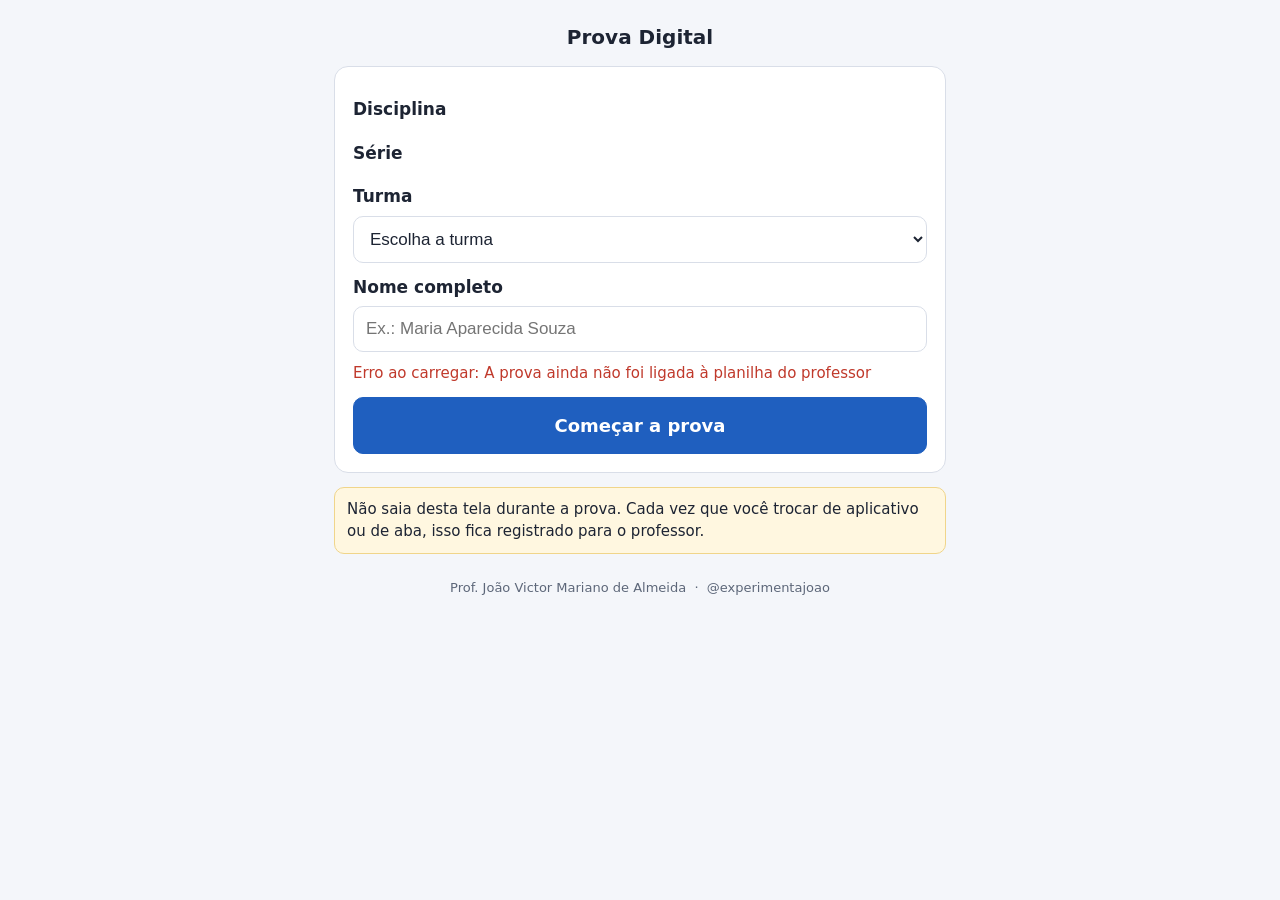
==== index.html @ 6b4a6f71 "Prova digital: página do aluno (sem gabarito) Co-Authored-By: Claude Opus 5.5 <noreply@anthropic.com" ====
<!DOCTYPE html>
<html lang="pt-BR">
<head>
<meta charset="utf-8">
<meta name="viewport" content="width=device-width, initial-scale=1, maximum-scale=1">
<title>Prova Digital</title>
<style>
  :root{--bg:#f4f6fa;--card:#fff;--tx:#1d2433;--mut:#5d6779;--pri:#1f5fbf;--pri2:#174a96;--ok:#1d8a52;--bad:#c0392b;--ln:#d9dee8;--sel:#e6efff}
  *{box-sizing:border-box;-webkit-tap-highlight-color:transparent}
  body{margin:0;background:var(--bg);color:var(--tx);font:17px/1.5 system-ui,-apple-system,"Segoe UI",Roboto,Arial,sans-serif}
  .wrap{max-width:640px;margin:0 auto;padding:16px 14px 90px}
  header{text-align:center;padding:6px 0 12px}
  header h1{font-size:20px;margin:0}
  header p{margin:2px 0;color:var(--mut);font-size:14px}
  .card{background:var(--card);border:1px solid var(--ln);border-radius:14px;padding:18px;margin-bottom:14px}
  label{display:block;font-weight:600;margin:12px 0 6px}
  input,select{width:100%;font-size:17px;padding:12px;border:1.5px solid var(--ln);border-radius:10px;background:#fff;color:var(--tx)}
  input:focus,select:focus{outline:none;border-color:var(--pri)}
  .seg{display:flex;gap:8px;flex-wrap:wrap}
  .seg button{flex:1;min-width:90px}
  button{font:inherit;font-weight:600;border:1.5px solid var(--ln);background:#fff;color:var(--tx);padding:12px 14px;border-radius:10px;cursor:pointer}
  button.on{border-color:var(--pri);background:var(--sel);color:var(--pri2)}
  button.pri{background:var(--pri);border-color:var(--pri);color:#fff;width:100%;font-size:18px;padding:14px}
  button.pri:disabled{opacity:.45}
  .erro{color:var(--bad);font-size:15px;margin-top:10px;min-height:1em}
  .topo{position:sticky;top:0;background:var(--bg);padding:8px 0 10px;z-index:5}
  .barra{height:8px;background:var(--ln);border-radius:9px;overflow:hidden}
  .barra i{display:block;height:100%;background:var(--pri);width:0;transition:width .25s}
  .info{display:flex;justify-content:space-between;font-size:14px;color:var(--mut);margin-top:6px}
  .num{font-size:14px;font-weight:700;color:var(--pri)}
  .enun{font-size:18px;margin:6px 0 14px}
  .alt{display:flex;gap:12px;align-items:flex-start;width:100%;text-align:left;margin-bottom:10px;font-weight:400;line-height:1.4}
  .alt b{flex:0 0 30px;height:30px;border-radius:50%;border:1.5px solid var(--ln);display:flex;align-items:center;justify-content:center;font-size:15px}
  .alt.on b{background:var(--pri);border-color:var(--pri);color:#fff}
  .nav{position:fixed;left:0;right:0;bottom:0;background:#fff;border-top:1px solid var(--ln);padding:10px 14px}
  .nav div{max-width:640px;margin:0 auto;display:flex;gap:10px}
  .nav button{flex:1}
  .grade{display:grid;grid-template-columns:repeat(5,1fr);gap:8px;margin-top:10px}
  .grade button{padding:10px 0}
  .grade button.resp{background:var(--sel);border-color:var(--pri);color:var(--pri2)}
  .grade button.atual{outline:3px solid #f0b429}
  .nota{font-size:64px;font-weight:800;color:var(--pri);text-align:center;margin:6px 0}
  .centro{text-align:center}
  .aviso{background:#fff7e0;border:1px solid #f0d58a;border-radius:10px;padding:10px 12px;font-size:15px}
  .toast{position:fixed;left:50%;top:14px;transform:translateX(-50%);background:#333;color:#fff;padding:10px 16px;border-radius:10px;font-size:15px;z-index:20;display:none;max-width:90%}
  footer{text-align:center;color:var(--mut);font-size:13px;margin-top:24px}
  .demo{background:#ffe9e9;color:#8a1f1f;text-align:center;font-size:13px;padding:6px;border-radius:8px;margin-bottom:10px}
  .esconde{display:none}
</style>
</head>
<body>
<div class="toast" id="toast"></div>
<div class="wrap">
  <div id="demo" class="demo esconde">Modo de visualização do professor: nada é enviado para a planilha.</div>
  <header>
    <h1 id="titulo">Prova Digital</h1>
    <p id="escola"></p>
  </header>

  <!-- TELA 1: identificação -->
  <section id="tInicio" class="esconde">
    <div class="card">
      <label>Disciplina</label>
      <div class="seg" id="segDisc"></div>
      <label>Série</label>
      <div class="seg" id="segSerie"></div>
      <label for="turma">Turma</label>
      <select id="turma"><option value="">Escolha a turma</option></select>
      <label for="nome">Nome completo</label>
      <input id="nome" autocomplete="name" placeholder="Ex.: Maria Aparecida Souza">
      <div id="boxCodigo" class="esconde">
        <label for="codigo">Código da prova (o professor fala na sala)</label>
        <input id="codigo" autocapitalize="characters">
      </div>
      <div class="erro" id="erroInicio"></div>
      <button class="pri" id="btComecar" style="margin-top:12px">Começar a prova</button>
    </div>
    <div class="aviso">Não saia desta tela durante a prova. Cada vez que você trocar de aplicativo ou de aba, isso fica registrado para o professor.</div>
  </section>

  <!-- TELA 2: questões -->
  <section id="tProva" class="esconde">
    <div class="topo">
      <div class="barra"><i id="barra"></i></div>
      <div class="info"><span id="quem"></span><span id="contagem"></span></div>
    </div>
    <div class="card">
      <div class="num" id="numQ"></div>
      <div class="enun" id="enun"></div>
      <div id="alts"></div>
    </div>
    <div class="card">
      <div style="font-weight:600">Ir para a questão</div>
      <div class="grade" id="grade"></div>
    </div>
  </section>

  <!-- TELA 3: revisão -->
  <section id="tRevisao" class="esconde">
    <div class="card centro">
      <h2 style="margin-top:0">Enviar a prova?</h2>
      <p id="txtRevisao"></p>
      <div class="erro" id="erroEnvio"></div>
      <button class="pri" id="btEnviar">Sim, enviar agora</button>
      <button id="btVoltar" style="width:100%;margin-top:10px">Voltar e revisar</button>
    </div>
  </section>

  <!-- TELA 4: resultado -->
  <section id="tFim" class="esconde">
    <div class="card centro" id="boxFim"></div>
  </section>

  <section id="tCarregando" class="centro"><p>Carregando...</p></section>

  <footer>Prof. João Victor Mariano de Almeida &nbsp;·&nbsp; @experimentajoao</footer>
</div>

<div class="nav esconde" id="nav"><div>
  <button id="btAnt">◀ Anterior</button>
  <button id="btProx" class="pri" style="width:auto;font-size:17px;padding:12px">Próxima ▶</button>
</div></div>

<script>
// Endereço do app da Web do Apps Script (termina em /exec):
var API_URL = '';
/* DEMO_INICIO */
var DEMO = null;
/* DEMO_FIM */

var LET = ['A','B','C','D','E'];
var cfg = null, prova = null, ordem = [], altOrdem = {}, resp = {}, atual = 0, saidas = 0, inicio = 0;
var escolha = {disc: null, serie: null};
var $ = function(id){ return document.getElementById(id); };

function servidor(fn, args){
  if (DEMO) return new Promise(function(ok, falha){ try { ok(DEMO[fn].apply(null, args)); } catch(e){ falha(e); } });
  if (!API_URL) return Promise.reject(new Error('A prova ainda não foi ligada à planilha do professor'));
  var req;
  if (fn === 'enviar') req = fetch(API_URL, {method:'POST', headers:{'Content-Type':'text/plain;charset=utf-8'}, body: JSON.stringify(args[0])});
  else if (fn === 'getProva') req = fetch(API_URL + '?acao=prova&id=' + encodeURIComponent(args[0]) + '&codigo=' + encodeURIComponent(args[1] || ''));
  else req = fetch(API_URL + '?acao=config');
  return req.then(function(r){ return r.json(); }).then(function(d){ if (d && d.erro) throw new Error(d.erro); return d; });
}
function msgErro(e){ return (e && e.message ? e.message : String(e)).replace(/^Error:\s*/,''); }
function guardar(){ try { localStorage.setItem('provaDigital', JSON.stringify({prova:prova.id, nome:$('nome').value, turma:$('turma').value, ordem:ordem, altOrdem:altOrdem, resp:resp, atual:atual, saidas:saidas, inicio:inicio, codigo:$('codigo').value})); } catch(e){} }
function lerGuardado(){ try { return JSON.parse(localStorage.getItem('provaDigital') || 'null'); } catch(e){ return null; } }
function limparGuardado(){ try { localStorage.removeItem('provaDigital'); } catch(e){} }
function toast(t){ var el=$('toast'); el.textContent=t; el.style.display='block'; clearTimeout(toast.t); toast.t=setTimeout(function(){ el.style.display='none'; }, 3500); }
function tela(id){ ['tInicio','tProva','tRevisao','tFim','tCarregando'].forEach(function(t){ $(t).classList.toggle('esconde', t!==id); }); $('nav').classList.toggle('esconde', id!=='tProva'); window.scrollTo(0,0); }
function embaralhar(a){ a=a.slice(); for(var i=a.length-1;i>0;i--){ var j=Math.floor(Math.random()*(i+1)); var t=a[i]; a[i]=a[j]; a[j]=t; } return a; }

function provaEscolhida(){
  if(!cfg) return null;
  return cfg.provas.filter(function(p){ return p.disciplina===escolha.disc && p.serie===escolha.serie; })[0] || null;
}
function montarBotoes(box, valores, chave){
  box.innerHTML='';
  valores.forEach(function(v){
    var b=document.createElement('button'); b.textContent=v; b.type='button';
    if(escolha[chave]===v) b.classList.add('on');
    b.onclick=function(){ escolha[chave]=v; atualizarInicio(); };
    box.appendChild(b);
  });
}
function unicos(lista){ return lista.filter(function(v,i){ return lista.indexOf(v)===i; }); }
function atualizarInicio(){
  montarBotoes($('segDisc'), unicos(cfg.provas.map(function(p){return p.disciplina;})), 'disc');
  var series = unicos(cfg.provas.filter(function(p){ return !escolha.disc || p.disciplina===escolha.disc; }).map(function(p){return p.serie;})).sort();
  if (escolha.serie && series.indexOf(escolha.serie)<0) escolha.serie=null;
  montarBotoes($('segSerie'), series, 'serie');
  var p = provaEscolhida(), sel=$('turma'), antes=sel.value;
  sel.innerHTML='<option value="">Escolha a turma</option>';
  (p ? p.turmas : []).forEach(function(t){ var o=document.createElement('option'); o.value=o.textContent=t; sel.appendChild(o); });
  if (p && p.turmas.indexOf(antes)>=0) sel.value=antes;
}

function comecar(){
  var p=provaEscolhida(), nome=$('nome').value.replace(/\s+/g,' ').trim(), turma=$('turma').value, err=$('erroInicio');
  err.textContent='';
  if(!p){ err.textContent='Escolha a disciplina e a série.'; return; }
  if(!turma){ err.textContent='Escolha sua turma.'; return; }
  if(nome.length<5 || nome.indexOf(' ')<0){ err.textContent='Digite seu nome completo (nome e sobrenome).'; return; }
  if(!confirm('Confira seus dados:\n\n'+nome+'\n'+p.disciplina+' - '+turma+'\n\nEstá correto?')) return;
  $('btComecar').disabled=true;
  servidor('getProva',[p.id, $('codigo').value]).then(function(pr){
    prova=pr; ordem=embaralhar(pr.questoes.map(function(q){return q.id;}));
    altOrdem={}; pr.questoes.forEach(function(q){ altOrdem[q.id]=embaralhar(q.a.map(function(a){return a.k;})); });
    resp={}; atual=0; saidas=0; inicio=Date.now(); guardar(); mostrarQuestao();
  }).catch(function(e){ err.textContent=msgErro(e); }).then(function(){ $('btComecar').disabled=false; });
}

function questaoPorId(id){ return prova.questoes.filter(function(q){return q.id===id;})[0]; }
function mostrarQuestao(){
  tela('tProva');
  var q=questaoPorId(ordem[atual]), n=ordem.length, feitas=Object.keys(resp).length;
  $('quem').textContent=$('nome').value.trim().split(' ')[0]+' · '+prova.disciplina+' '+$('turma').value;
  $('contagem').textContent=feitas+' de '+n+' respondidas';
  $('barra').style.width=(feitas/n*100)+'%';
  $('numQ').textContent='Questão '+(atual+1)+' de '+n;
  $('enun').textContent=q.e;
  var box=$('alts'); box.innerHTML='';
  altOrdem[q.id].forEach(function(k,pos){
    var a=q.a.filter(function(x){return x.k===k;})[0];
    var b=document.createElement('button'); b.type='button'; b.className='alt'+(resp[q.id]===k?' on':'');
    var l=document.createElement('b'); l.textContent=LET[pos];
    var s=document.createElement('span'); s.textContent=a.t;
    b.appendChild(l); b.appendChild(s);
    b.onclick=function(){ resp[q.id]=k; guardar(); mostrarQuestao(); };
    box.appendChild(b);
  });
  var g=$('grade'); g.innerHTML='';
  ordem.forEach(function(id,i){
    var b=document.createElement('button'); b.type='button'; b.textContent=i+1;
    if(resp[id]!==undefined) b.classList.add('resp');
    if(i===atual) b.classList.add('atual');
    b.onclick=function(){ atual=i; guardar(); mostrarQuestao(); };
    g.appendChild(b);
  });
  $('btAnt').disabled = atual===0;
  $('btProx').textContent = atual===n-1 ? 'Finalizar ✓' : 'Próxima ▶';
}

function revisar(){
  var faltam=[]; ordem.forEach(function(id,i){ if(resp[id]===undefined) faltam.push(i+1); });
  $('txtRevisao').textContent = faltam.length
    ? 'Atenção: você ainda não respondeu as questões '+faltam.join(', ')+'. Questão em branco conta como erro.'
    : 'Você respondeu todas as '+ordem.length+' questões. Depois de enviar, não dá para mudar.';
  $('erroEnvio').textContent=''; tela('tRevisao');
}

function enviarProva(){
  var bt=$('btEnviar'); bt.disabled=true; bt.textContent='Enviando...';
  servidor('enviar',[{prova:prova.id, nome:$('nome').value, turma:$('turma').value, respostas:resp, saidas:saidas, inicio:inicio, codigo:$('codigo').value}])
  .then(function(r){
    var box=$('boxFim'); box.innerHTML='';
    if(r.duplicada){
      box.innerHTML='<h2>Prova já enviada</h2><p>Já existe uma prova enviada com este nome nesta turma. Se isso for um engano, fale com o professor.</p>';
    } else {
      var h=document.createElement('h2'); h.textContent='Prova enviada!'; h.style.marginTop='0';
      var p1=document.createElement('p'); p1.textContent=$('nome').value.trim();
      var nt=document.createElement('div'); nt.className='nota'; nt.textContent=String(r.nota).replace('.',',');
      var p2=document.createElement('p'); p2.textContent='Sua nota, de '+r.valor+' pontos. Você acertou '+r.acertos+' de '+r.total+' questões.';
      var p3=document.createElement('p'); p3.style.color='#5d6779'; p3.textContent='Mostre esta tela ao professor e pode fechar a página.';
      [h,p1,nt,p2,p3].forEach(function(e){ box.appendChild(e); });
    }
    limparGuardado(); prova=null; tela('tFim');
  }).catch(function(e){
    $('erroEnvio').textContent='Não foi possível enviar: '+msgErro(e)+'. Suas respostas estão guardadas. Confira a internet e toque em enviar de novo.';
  }).then(function(){ bt.disabled=false; bt.textContent='Sim, enviar agora'; });
}

document.addEventListener('visibilitychange', function(){
  if(document.hidden && prova && !$('tProva').classList.contains('esconde')){ saidas++; guardar(); }
  else if(!document.hidden && prova && saidas>0){ toast('Saída da tela registrada ('+saidas+').'); }
});

$('btComecar').onclick=comecar;
$('btAnt').onclick=function(){ if(atual>0){ atual--; guardar(); mostrarQuestao(); } };
$('btProx').onclick=function(){ if(atual<ordem.length-1){ atual++; guardar(); mostrarQuestao(); } else revisar(); };
$('btVoltar').onclick=function(){ mostrarQuestao(); };
$('btEnviar').onclick=enviarProva;

if(DEMO) $('demo').classList.remove('esconde');
servidor('getConfig',[]).then(function(c){
  cfg=c; $('titulo').textContent=c.titulo; $('escola').textContent=c.escola+' · '+c.professor;
  $('boxCodigo').classList.toggle('esconde', !c.pedeCodigo);
  atualizarInicio();
  var g=lerGuardado();
  if(g && g.prova && confirm('Existe uma prova em andamento neste aparelho ('+g.nome+'). Continuar de onde parou?')){
    var info=c.provas.filter(function(p){return p.id===g.prova;})[0];
    if(info){
      escolha.disc=info.disciplina; escolha.serie=info.serie; atualizarInicio();
      $('turma').value=g.turma; $('nome').value=g.nome; $('codigo').value=g.codigo||'';
      return servidor('getProva',[g.prova, g.codigo]).then(function(pr){
        prova=pr; ordem=g.ordem; altOrdem=g.altOrdem; resp=g.resp; atual=g.atual; saidas=g.saidas; inicio=g.inicio; mostrarQuestao();
      });
    }
  }
  limparGuardado(); tela('tInicio');
}).catch(function(e){ tela('tInicio'); $('erroInicio').textContent='Erro ao carregar: '+msgErro(e); });
</script>
</body>
</html>
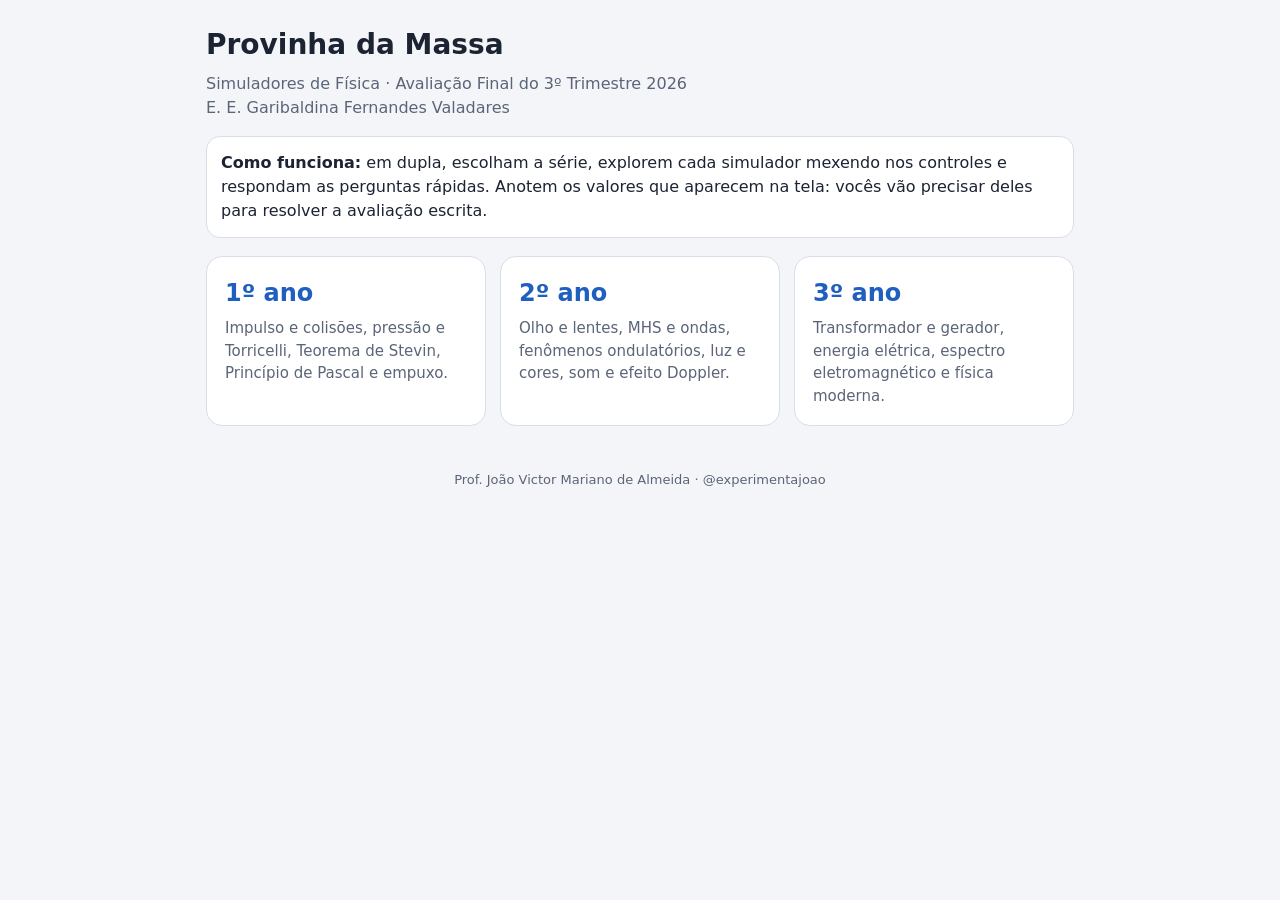
==== commit 346c7740: "Plataforma de simuladores de Física (1º, 2º e 3º ano) Substitui a prova digital por 14 simuladores c" ====
--- a/index.html
+++ b/index.html
@@ -2,283 +2,23 @@
 <html lang="pt-BR">
 <head>
 <meta charset="utf-8">
-<meta name="viewport" content="width=device-width, initial-scale=1, maximum-scale=1">
-<title>Prova Digital</title>
-<style>
-  :root{--bg:#f4f6fa;--card:#fff;--tx:#1d2433;--mut:#5d6779;--pri:#1f5fbf;--pri2:#174a96;--ok:#1d8a52;--bad:#c0392b;--ln:#d9dee8;--sel:#e6efff}
-  *{box-sizing:border-box;-webkit-tap-highlight-color:transparent}
-  body{margin:0;background:var(--bg);color:var(--tx);font:17px/1.5 system-ui,-apple-system,"Segoe UI",Roboto,Arial,sans-serif}
-  .wrap{max-width:640px;margin:0 auto;padding:16px 14px 90px}
-  header{text-align:center;padding:6px 0 12px}
-  header h1{font-size:20px;margin:0}
-  header p{margin:2px 0;color:var(--mut);font-size:14px}
-  .card{background:var(--card);border:1px solid var(--ln);border-radius:14px;padding:18px;margin-bottom:14px}
-  label{display:block;font-weight:600;margin:12px 0 6px}
-  input,select{width:100%;font-size:17px;padding:12px;border:1.5px solid var(--ln);border-radius:10px;background:#fff;color:var(--tx)}
-  input:focus,select:focus{outline:none;border-color:var(--pri)}
-  .seg{display:flex;gap:8px;flex-wrap:wrap}
-  .seg button{flex:1;min-width:90px}
-  button{font:inherit;font-weight:600;border:1.5px solid var(--ln);background:#fff;color:var(--tx);padding:12px 14px;border-radius:10px;cursor:pointer}
-  button.on{border-color:var(--pri);background:var(--sel);color:var(--pri2)}
-  button.pri{background:var(--pri);border-color:var(--pri);color:#fff;width:100%;font-size:18px;padding:14px}
-  button.pri:disabled{opacity:.45}
-  .erro{color:var(--bad);font-size:15px;margin-top:10px;min-height:1em}
-  .topo{position:sticky;top:0;background:var(--bg);padding:8px 0 10px;z-index:5}
-  .barra{height:8px;background:var(--ln);border-radius:9px;overflow:hidden}
-  .barra i{display:block;height:100%;background:var(--pri);width:0;transition:width .25s}
-  .info{display:flex;justify-content:space-between;font-size:14px;color:var(--mut);margin-top:6px}
-  .num{font-size:14px;font-weight:700;color:var(--pri)}
-  .enun{font-size:18px;margin:6px 0 14px}
-  .alt{display:flex;gap:12px;align-items:flex-start;width:100%;text-align:left;margin-bottom:10px;font-weight:400;line-height:1.4}
-  .alt b{flex:0 0 30px;height:30px;border-radius:50%;border:1.5px solid var(--ln);display:flex;align-items:center;justify-content:center;font-size:15px}
-  .alt.on b{background:var(--pri);border-color:var(--pri);color:#fff}
-  .nav{position:fixed;left:0;right:0;bottom:0;background:#fff;border-top:1px solid var(--ln);padding:10px 14px}
-  .nav div{max-width:640px;margin:0 auto;display:flex;gap:10px}
-  .nav button{flex:1}
-  .grade{display:grid;grid-template-columns:repeat(5,1fr);gap:8px;margin-top:10px}
-  .grade button{padding:10px 0}
-  .grade button.resp{background:var(--sel);border-color:var(--pri);color:var(--pri2)}
-  .grade button.atual{outline:3px solid #f0b429}
-  .nota{font-size:64px;font-weight:800;color:var(--pri);text-align:center;margin:6px 0}
-  .centro{text-align:center}
-  .aviso{background:#fff7e0;border:1px solid #f0d58a;border-radius:10px;padding:10px 12px;font-size:15px}
-  .toast{position:fixed;left:50%;top:14px;transform:translateX(-50%);background:#333;color:#fff;padding:10px 16px;border-radius:10px;font-size:15px;z-index:20;display:none;max-width:90%}
-  footer{text-align:center;color:var(--mut);font-size:13px;margin-top:24px}
-  .demo{background:#ffe9e9;color:#8a1f1f;text-align:center;font-size:13px;padding:6px;border-radius:8px;margin-bottom:10px}
-  .esconde{display:none}
-</style>
+<meta name="viewport" content="width=device-width, initial-scale=1">
+<title>Provinha da Massa · Simuladores de Física</title>
+<link rel="stylesheet" href="estilo.css">
 </head>
 <body>
-<div class="toast" id="toast"></div>
-<div class="wrap">
-  <div id="demo" class="demo esconde">Modo de visualização do professor: nada é enviado para a planilha.</div>
-  <header>
-    <h1 id="titulo">Prova Digital</h1>
-    <p id="escola"></p>
-  </header>
-
-  <!-- TELA 1: identificação -->
-  <section id="tInicio" class="esconde">
-    <div class="card">
-      <label>Disciplina</label>
-      <div class="seg" id="segDisc"></div>
-      <label>Série</label>
-      <div class="seg" id="segSerie"></div>
-      <label for="turma">Turma</label>
-      <select id="turma"><option value="">Escolha a turma</option></select>
-      <label for="nome">Nome completo</label>
-      <input id="nome" autocomplete="name" placeholder="Ex.: Maria Aparecida Souza">
-      <div id="boxCodigo" class="esconde">
-        <label for="codigo">Código da prova (o professor fala na sala)</label>
-        <input id="codigo" autocapitalize="characters">
-      </div>
-      <div class="erro" id="erroInicio"></div>
-      <button class="pri" id="btComecar" style="margin-top:12px">Começar a prova</button>
-    </div>
-    <div class="aviso">Não saia desta tela durante a prova. Cada vez que você trocar de aplicativo ou de aba, isso fica registrado para o professor.</div>
-  </section>
-
-  <!-- TELA 2: questões -->
-  <section id="tProva" class="esconde">
-    <div class="topo">
-      <div class="barra"><i id="barra"></i></div>
-      <div class="info"><span id="quem"></span><span id="contagem"></span></div>
-    </div>
-    <div class="card">
-      <div class="num" id="numQ"></div>
-      <div class="enun" id="enun"></div>
-      <div id="alts"></div>
-    </div>
-    <div class="card">
-      <div style="font-weight:600">Ir para a questão</div>
-      <div class="grade" id="grade"></div>
-    </div>
-  </section>
-
-  <!-- TELA 3: revisão -->
-  <section id="tRevisao" class="esconde">
-    <div class="card centro">
-      <h2 style="margin-top:0">Enviar a prova?</h2>
-      <p id="txtRevisao"></p>
-      <div class="erro" id="erroEnvio"></div>
-      <button class="pri" id="btEnviar">Sim, enviar agora</button>
-      <button id="btVoltar" style="width:100%;margin-top:10px">Voltar e revisar</button>
-    </div>
-  </section>
-
-  <!-- TELA 4: resultado -->
-  <section id="tFim" class="esconde">
-    <div class="card centro" id="boxFim"></div>
-  </section>
-
-  <section id="tCarregando" class="centro"><p>Carregando...</p></section>
-
-  <footer>Prof. João Victor Mariano de Almeida &nbsp;·&nbsp; @experimentajoao</footer>
+<div class="capa">
+  <h1>Provinha da Massa</h1>
+  <p style="color:var(--mut);margin:0">Simuladores de Física · Avaliação Final do 3º Trimestre 2026<br>E. E. Garibaldina Fernandes Valadares</p>
+  <div class="card" style="margin-top:16px">
+    <b>Como funciona:</b> em dupla, escolham a série, explorem cada simulador mexendo nos controles e respondam as perguntas rápidas. Anotem os valores que aparecem na tela: vocês vão precisar deles para resolver a avaliação escrita.
+  </div>
+  <div class="series">
+    <a class="serie" href="fisica1.html"><h2>1º ano</h2><p>Impulso e colisões, pressão e Torricelli, Teorema de Stevin, Princípio de Pascal e empuxo.</p></a>
+    <a class="serie" href="fisica2.html"><h2>2º ano</h2><p>Olho e lentes, MHS e ondas, fenômenos ondulatórios, luz e cores, som e efeito Doppler.</p></a>
+    <a class="serie" href="fisica3.html"><h2>3º ano</h2><p>Transformador e gerador, energia elétrica, espectro eletromagnético e física moderna.</p></a>
+  </div>
 </div>
-
-<div class="nav esconde" id="nav"><div>
-  <button id="btAnt">◀ Anterior</button>
-  <button id="btProx" class="pri" style="width:auto;font-size:17px;padding:12px">Próxima ▶</button>
-</div></div>
-
-<script>
-// Endereço do app da Web do Apps Script (termina em /exec):
-var API_URL = '';
-/* DEMO_INICIO */
-var DEMO = null;
-/* DEMO_FIM */
-
-var LET = ['A','B','C','D','E'];
-var cfg = null, prova = null, ordem = [], altOrdem = {}, resp = {}, atual = 0, saidas = 0, inicio = 0;
-var escolha = {disc: null, serie: null};
-var $ = function(id){ return document.getElementById(id); };
-
-function servidor(fn, args){
-  if (DEMO) return new Promise(function(ok, falha){ try { ok(DEMO[fn].apply(null, args)); } catch(e){ falha(e); } });
-  if (!API_URL) return Promise.reject(new Error('A prova ainda não foi ligada à planilha do professor'));
-  var req;
-  if (fn === 'enviar') req = fetch(API_URL, {method:'POST', headers:{'Content-Type':'text/plain;charset=utf-8'}, body: JSON.stringify(args[0])});
-  else if (fn === 'getProva') req = fetch(API_URL + '?acao=prova&id=' + encodeURIComponent(args[0]) + '&codigo=' + encodeURIComponent(args[1] || ''));
-  else req = fetch(API_URL + '?acao=config');
-  return req.then(function(r){ return r.json(); }).then(function(d){ if (d && d.erro) throw new Error(d.erro); return d; });
-}
-function msgErro(e){ return (e && e.message ? e.message : String(e)).replace(/^Error:\s*/,''); }
-function guardar(){ try { localStorage.setItem('provaDigital', JSON.stringify({prova:prova.id, nome:$('nome').value, turma:$('turma').value, ordem:ordem, altOrdem:altOrdem, resp:resp, atual:atual, saidas:saidas, inicio:inicio, codigo:$('codigo').value})); } catch(e){} }
-function lerGuardado(){ try { return JSON.parse(localStorage.getItem('provaDigital') || 'null'); } catch(e){ return null; } }
-function limparGuardado(){ try { localStorage.removeItem('provaDigital'); } catch(e){} }
-function toast(t){ var el=$('toast'); el.textContent=t; el.style.display='block'; clearTimeout(toast.t); toast.t=setTimeout(function(){ el.style.display='none'; }, 3500); }
-function tela(id){ ['tInicio','tProva','tRevisao','tFim','tCarregando'].forEach(function(t){ $(t).classList.toggle('esconde', t!==id); }); $('nav').classList.toggle('esconde', id!=='tProva'); window.scrollTo(0,0); }
-function embaralhar(a){ a=a.slice(); for(var i=a.length-1;i>0;i--){ var j=Math.floor(Math.random()*(i+1)); var t=a[i]; a[i]=a[j]; a[j]=t; } return a; }
-
-function provaEscolhida(){
-  if(!cfg) return null;
-  return cfg.provas.filter(function(p){ return p.disciplina===escolha.disc && p.serie===escolha.serie; })[0] || null;
-}
-function montarBotoes(box, valores, chave){
-  box.innerHTML='';
-  valores.forEach(function(v){
-    var b=document.createElement('button'); b.textContent=v; b.type='button';
-    if(escolha[chave]===v) b.classList.add('on');
-    b.onclick=function(){ escolha[chave]=v; atualizarInicio(); };
-    box.appendChild(b);
-  });
-}
-function unicos(lista){ return lista.filter(function(v,i){ return lista.indexOf(v)===i; }); }
-function atualizarInicio(){
-  montarBotoes($('segDisc'), unicos(cfg.provas.map(function(p){return p.disciplina;})), 'disc');
-  var series = unicos(cfg.provas.filter(function(p){ return !escolha.disc || p.disciplina===escolha.disc; }).map(function(p){return p.serie;})).sort();
-  if (escolha.serie && series.indexOf(escolha.serie)<0) escolha.serie=null;
-  montarBotoes($('segSerie'), series, 'serie');
-  var p = provaEscolhida(), sel=$('turma'), antes=sel.value;
-  sel.innerHTML='<option value="">Escolha a turma</option>';
-  (p ? p.turmas : []).forEach(function(t){ var o=document.createElement('option'); o.value=o.textContent=t; sel.appendChild(o); });
-  if (p && p.turmas.indexOf(antes)>=0) sel.value=antes;
-}
-
-function comecar(){
-  var p=provaEscolhida(), nome=$('nome').value.replace(/\s+/g,' ').trim(), turma=$('turma').value, err=$('erroInicio');
-  err.textContent='';
-  if(!p){ err.textContent='Escolha a disciplina e a série.'; return; }
-  if(!turma){ err.textContent='Escolha sua turma.'; return; }
-  if(nome.length<5 || nome.indexOf(' ')<0){ err.textContent='Digite seu nome completo (nome e sobrenome).'; return; }
-  if(!confirm('Confira seus dados:\n\n'+nome+'\n'+p.disciplina+' - '+turma+'\n\nEstá correto?')) return;
-  $('btComecar').disabled=true;
-  servidor('getProva',[p.id, $('codigo').value]).then(function(pr){
-    prova=pr; ordem=embaralhar(pr.questoes.map(function(q){return q.id;}));
-    altOrdem={}; pr.questoes.forEach(function(q){ altOrdem[q.id]=embaralhar(q.a.map(function(a){return a.k;})); });
-    resp={}; atual=0; saidas=0; inicio=Date.now(); guardar(); mostrarQuestao();
-  }).catch(function(e){ err.textContent=msgErro(e); }).then(function(){ $('btComecar').disabled=false; });
-}
-
-function questaoPorId(id){ return prova.questoes.filter(function(q){return q.id===id;})[0]; }
-function mostrarQuestao(){
-  tela('tProva');
-  var q=questaoPorId(ordem[atual]), n=ordem.length, feitas=Object.keys(resp).length;
-  $('quem').textContent=$('nome').value.trim().split(' ')[0]+' · '+prova.disciplina+' '+$('turma').value;
-  $('contagem').textContent=feitas+' de '+n+' respondidas';
-  $('barra').style.width=(feitas/n*100)+'%';
-  $('numQ').textContent='Questão '+(atual+1)+' de '+n;
-  $('enun').textContent=q.e;
-  var box=$('alts'); box.innerHTML='';
-  altOrdem[q.id].forEach(function(k,pos){
-    var a=q.a.filter(function(x){return x.k===k;})[0];
-    var b=document.createElement('button'); b.type='button'; b.className='alt'+(resp[q.id]===k?' on':'');
-    var l=document.createElement('b'); l.textContent=LET[pos];
-    var s=document.createElement('span'); s.textContent=a.t;
-    b.appendChild(l); b.appendChild(s);
-    b.onclick=function(){ resp[q.id]=k; guardar(); mostrarQuestao(); };
-    box.appendChild(b);
-  });
-  var g=$('grade'); g.innerHTML='';
-  ordem.forEach(function(id,i){
-    var b=document.createElement('button'); b.type='button'; b.textContent=i+1;
-    if(resp[id]!==undefined) b.classList.add('resp');
-    if(i===atual) b.classList.add('atual');
-    b.onclick=function(){ atual=i; guardar(); mostrarQuestao(); };
-    g.appendChild(b);
-  });
-  $('btAnt').disabled = atual===0;
-  $('btProx').textContent = atual===n-1 ? 'Finalizar ✓' : 'Próxima ▶';
-}
-
-function revisar(){
-  var faltam=[]; ordem.forEach(function(id,i){ if(resp[id]===undefined) faltam.push(i+1); });
-  $('txtRevisao').textContent = faltam.length
-    ? 'Atenção: você ainda não respondeu as questões '+faltam.join(', ')+'. Questão em branco conta como erro.'
-    : 'Você respondeu todas as '+ordem.length+' questões. Depois de enviar, não dá para mudar.';
-  $('erroEnvio').textContent=''; tela('tRevisao');
-}
-
-function enviarProva(){
-  var bt=$('btEnviar'); bt.disabled=true; bt.textContent='Enviando...';
-  servidor('enviar',[{prova:prova.id, nome:$('nome').value, turma:$('turma').value, respostas:resp, saidas:saidas, inicio:inicio, codigo:$('codigo').value}])
-  .then(function(r){
-    var box=$('boxFim'); box.innerHTML='';
-    if(r.duplicada){
-      box.innerHTML='<h2>Prova já enviada</h2><p>Já existe uma prova enviada com este nome nesta turma. Se isso for um engano, fale com o professor.</p>';
-    } else {
-      var h=document.createElement('h2'); h.textContent='Prova enviada!'; h.style.marginTop='0';
-      var p1=document.createElement('p'); p1.textContent=$('nome').value.trim();
-      var nt=document.createElement('div'); nt.className='nota'; nt.textContent=String(r.nota).replace('.',',');
-      var p2=document.createElement('p'); p2.textContent='Sua nota, de '+r.valor+' pontos. Você acertou '+r.acertos+' de '+r.total+' questões.';
-      var p3=document.createElement('p'); p3.style.color='#5d6779'; p3.textContent='Mostre esta tela ao professor e pode fechar a página.';
-      [h,p1,nt,p2,p3].forEach(function(e){ box.appendChild(e); });
-    }
-    limparGuardado(); prova=null; tela('tFim');
-  }).catch(function(e){
-    $('erroEnvio').textContent='Não foi possível enviar: '+msgErro(e)+'. Suas respostas estão guardadas. Confira a internet e toque em enviar de novo.';
-  }).then(function(){ bt.disabled=false; bt.textContent='Sim, enviar agora'; });
-}
-
-document.addEventListener('visibilitychange', function(){
-  if(document.hidden && prova && !$('tProva').classList.contains('esconde')){ saidas++; guardar(); }
-  else if(!document.hidden && prova && saidas>0){ toast('Saída da tela registrada ('+saidas+').'); }
-});
-
-$('btComecar').onclick=comecar;
-$('btAnt').onclick=function(){ if(atual>0){ atual--; guardar(); mostrarQuestao(); } };
-$('btProx').onclick=function(){ if(atual<ordem.length-1){ atual++; guardar(); mostrarQuestao(); } else revisar(); };
-$('btVoltar').onclick=function(){ mostrarQuestao(); };
-$('btEnviar').onclick=enviarProva;
-
-if(DEMO) $('demo').classList.remove('esconde');
-servidor('getConfig',[]).then(function(c){
-  cfg=c; $('titulo').textContent=c.titulo; $('escola').textContent=c.escola+' · '+c.professor;
-  $('boxCodigo').classList.toggle('esconde', !c.pedeCodigo);
-  atualizarInicio();
-  var g=lerGuardado();
-  if(g && g.prova && confirm('Existe uma prova em andamento neste aparelho ('+g.nome+'). Continuar de onde parou?')){
-    var info=c.provas.filter(function(p){return p.id===g.prova;})[0];
-    if(info){
-      escolha.disc=info.disciplina; escolha.serie=info.serie; atualizarInicio();
-      $('turma').value=g.turma; $('nome').value=g.nome; $('codigo').value=g.codigo||'';
-      return servidor('getProva',[g.prova, g.codigo]).then(function(pr){
-        prova=pr; ordem=g.ordem; altOrdem=g.altOrdem; resp=g.resp; atual=g.atual; saidas=g.saidas; inicio=g.inicio; mostrarQuestao();
-      });
-    }
-  }
-  limparGuardado(); tela('tInicio');
-}).catch(function(e){ tela('tInicio'); $('erroInicio').textContent='Erro ao carregar: '+msgErro(e); });
-</script>
+<footer>Prof. João Victor Mariano de Almeida · @experimentajoao</footer>
 </body>
 </html>
--- a/estilo.css
+++ b/estilo.css
@@ -0,0 +1,61 @@
+:root{--bg:#f3f5f9;--card:#fff;--tx:#1c2333;--mut:#5b6578;--pri:#1f5fbf;--pri2:#163f80;--sel:#e7efff;--ln:#d8deea;--ok:#1d8a52;--okbg:#e5f6ec;--bad:#c0392b;--badbg:#fdecea;--amar:#f0b429;--form:#fff8e1}
+*{box-sizing:border-box;-webkit-tap-highlight-color:transparent}
+html,body{margin:0}
+body{background:var(--bg);color:var(--tx);font:16px/1.5 system-ui,-apple-system,"Segoe UI",Roboto,Arial,sans-serif}
+a{color:var(--pri)}
+.topo{background:#fff;border-bottom:1px solid var(--ln);position:sticky;top:0;z-index:10}
+.topo .lin{max-width:1100px;margin:0 auto;padding:10px 14px;display:flex;align-items:center;gap:10px}
+.topo h1{font-size:18px;margin:0;flex:1}
+.topo .voltar{text-decoration:none;font-weight:600;font-size:15px}
+.abas{max-width:1100px;margin:0 auto;padding:0 10px 8px;display:flex;gap:6px;overflow-x:auto;scrollbar-width:thin}
+.abas button{flex:0 0 auto;font:inherit;font-size:14px;font-weight:600;border:1.5px solid var(--ln);background:#fff;color:var(--tx);padding:7px 12px;border-radius:999px;cursor:pointer}
+.abas button.on{background:var(--pri);border-color:var(--pri);color:#fff}
+main{max-width:1100px;margin:0 auto;padding:14px}
+.sim{display:none}
+.sim.on{display:block}
+.sim h2{margin:4px 0 4px;font-size:22px}
+.sim .intro{color:var(--mut);margin:0 0 12px}
+.grid{display:grid;grid-template-columns:1fr;gap:14px}
+@media(min-width:900px){.grid{grid-template-columns:1.45fr 1fr}}
+.card{background:var(--card);border:1px solid var(--ln);border-radius:14px;padding:14px}
+.card h3{margin:0 0 8px;font-size:16px}
+.tela{width:100%;display:block;border-radius:10px;background:#fbfcfe;border:1px solid var(--ln);touch-action:none}
+.ctrl{margin:10px 0}
+.ctrl .rot{display:flex;justify-content:space-between;font-size:14px;font-weight:600}
+.ctrl .rot span:last-child{color:var(--pri2);font-variant-numeric:tabular-nums}
+input[type=range]{width:100%;height:30px;accent-color:var(--pri)}
+.seg{display:flex;flex-wrap:wrap;gap:6px;margin:6px 0 10px}
+.seg button{font:inherit;font-size:14px;font-weight:600;border:1.5px solid var(--ln);background:#fff;padding:7px 10px;border-radius:9px;cursor:pointer;color:var(--tx)}
+.seg button.on{border-color:var(--pri);background:var(--sel);color:var(--pri2)}
+.segrot{font-size:14px;font-weight:600;margin-top:8px}
+.bt{font:inherit;font-weight:700;border:none;background:var(--pri);color:#fff;padding:10px 14px;border-radius:10px;cursor:pointer;margin:4px 6px 4px 0}
+.bt.sec{background:#fff;color:var(--pri);border:1.5px solid var(--pri)}
+.leit{display:grid;grid-template-columns:repeat(auto-fill,minmax(140px,1fr));gap:8px;margin-top:8px}
+.leit div{background:var(--sel);border-radius:10px;padding:8px 10px}
+.leit small{display:block;color:var(--mut);font-size:12px;line-height:1.2}
+.leit b{font-size:17px;font-variant-numeric:tabular-nums}
+.formula{background:var(--form);border:1px solid #f0dc9a;border-radius:10px;padding:8px 12px;margin:8px 0;font-size:15px}
+.formula b{font-family:"Cambria Math","Times New Roman",serif;font-size:17px}
+.dica{font-size:14px;color:var(--mut);margin:6px 0}
+.perg{margin-top:14px}
+.perg .q{border-top:1px solid var(--ln);padding:12px 0}
+.perg .q p{margin:0 0 8px;font-weight:600}
+.perg .q button{display:block;width:100%;text-align:left;font:inherit;border:1.5px solid var(--ln);background:#fff;padding:9px 11px;border-radius:9px;margin:6px 0;cursor:pointer;color:var(--tx)}
+.perg .q button.certo{border-color:var(--ok);background:var(--okbg)}
+.perg .q button.errado{border-color:var(--bad);background:var(--badbg)}
+.perg .q .fb{font-size:14px;margin-top:6px;display:none}
+.perg .q .fb.mostra{display:block}
+.capa{max-width:900px;margin:0 auto;padding:24px 16px}
+.capa h1{font-size:28px;margin:0 0 6px}
+.capa .series{display:grid;grid-template-columns:1fr;gap:14px;margin-top:18px}
+@media(min-width:700px){.capa .series{grid-template-columns:repeat(3,1fr)}}
+.capa a.serie{display:block;text-decoration:none;color:var(--tx);background:#fff;border:1.5px solid var(--ln);border-radius:16px;padding:18px}
+.capa a.serie:hover{border-color:var(--pri)}
+.capa a.serie h2{margin:0 0 6px;color:var(--pri)}
+.capa a.serie p{margin:0;color:var(--mut);font-size:15px}
+footer{text-align:center;color:var(--mut);font-size:13px;padding:20px 10px 30px}
+@media(max-width:899px){
+  .sim .grid>div:first-child{position:sticky;top:var(--topo,96px);z-index:4;background:var(--bg);padding-bottom:6px}
+  .sim .grid>div:first-child .card{padding:6px}
+  .topo h1{font-size:15px}
+}
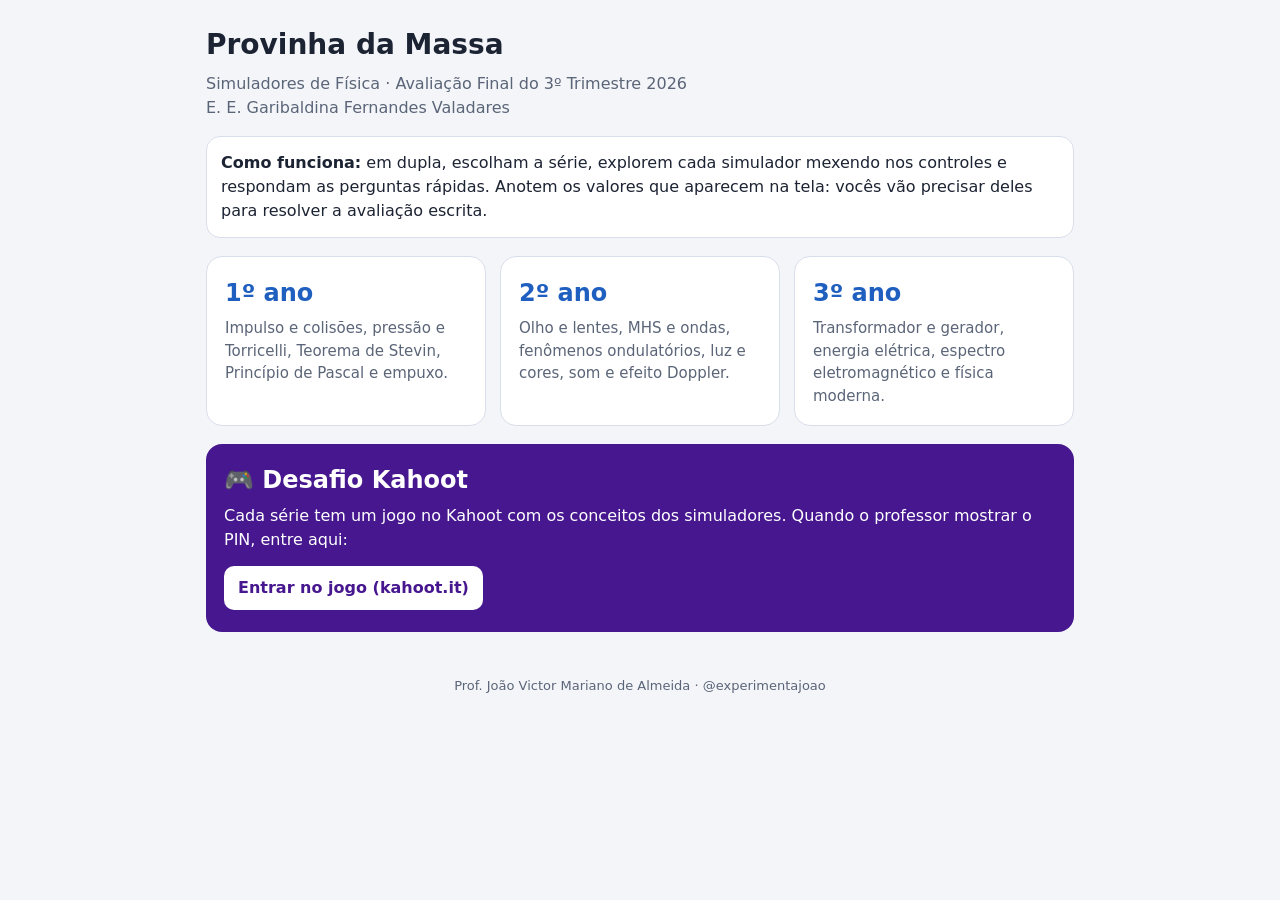
==== commit a2a11956: "Perguntas conferidas só no final e desafio Kahoot por série O aluno marca todas as perguntas, confer" ====
--- a/index.html
+++ b/index.html
@@ -18,6 +18,7 @@
     <a class="serie" href="fisica2.html"><h2>2º ano</h2><p>Olho e lentes, MHS e ondas, fenômenos ondulatórios, luz e cores, som e efeito Doppler.</p></a>
     <a class="serie" href="fisica3.html"><h2>3º ano</h2><p>Transformador e gerador, energia elétrica, espectro eletromagnético e física moderna.</p></a>
   </div>
+  <div class="kahoot"><h2>🎮 Desafio Kahoot</h2><p style="margin:0 0 10px">Cada série tem um jogo no Kahoot com os conceitos dos simuladores. Quando o professor mostrar o PIN, entre aqui:</p><a class="bt" href="https://kahoot.it" target="_blank" rel="noopener">Entrar no jogo (kahoot.it)</a></div>
 </div>
 <footer>Prof. João Victor Mariano de Almeida · @experimentajoao</footer>
 </body>
--- a/estilo.css
+++ b/estilo.css
@@ -59,3 +59,12 @@
   .sim .grid>div:first-child .card{padding:6px}
   .topo h1{font-size:15px}
 }
+.perg .q button.marcado{border-color:var(--pri);background:var(--sel);color:var(--pri2);font-weight:600}
+.perg .q.qerro{border-left:4px solid var(--bad);padding-left:10px;background:var(--badbg);border-radius:8px}
+.perg .bt:disabled{opacity:.5;cursor:default}
+.resultado{font-weight:600;margin-top:8px;padding:10px;border-radius:10px;display:none}
+.resultado.ruim{display:block;background:var(--badbg);color:var(--bad)}
+.resultado.bom{display:block;background:var(--okbg);color:var(--ok)}
+.kahoot{background:#46178f;color:#fff;border-radius:16px;padding:18px;margin-top:18px}
+.kahoot h2{margin:0 0 6px}
+.kahoot a.bt{background:#fff;color:#46178f;text-decoration:none;display:inline-block}
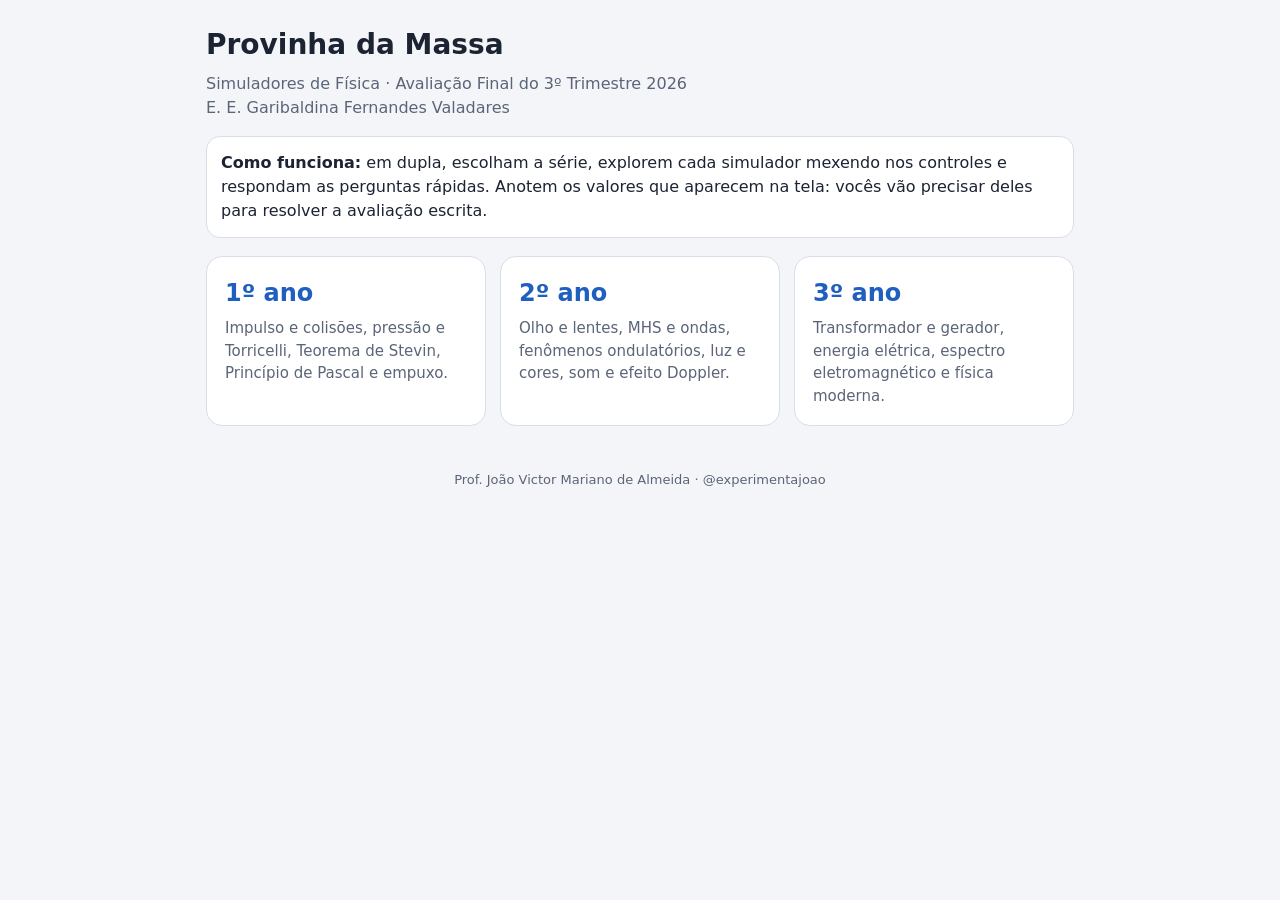
==== commit 77d68b75: "Arena Final gamificada antes do certificado Mapa de fases, XP e níveis, conquistas, frases de motiva" ====
--- a/index.html
+++ b/index.html
@@ -18,7 +18,6 @@
     <a class="serie" href="fisica2.html"><h2>2º ano</h2><p>Olho e lentes, MHS e ondas, fenômenos ondulatórios, luz e cores, som e efeito Doppler.</p></a>
     <a class="serie" href="fisica3.html"><h2>3º ano</h2><p>Transformador e gerador, energia elétrica, espectro eletromagnético e física moderna.</p></a>
   </div>
-  <div class="kahoot"><h2>🎮 Desafio Kahoot</h2><p style="margin:0 0 10px">Cada série tem um jogo no Kahoot com os conceitos dos simuladores. Quando o professor mostrar o PIN, entre aqui:</p><a class="bt" href="https://kahoot.it" target="_blank" rel="noopener">Entrar no jogo (kahoot.it)</a></div>
 </div>
 <footer>Prof. João Victor Mariano de Almeida · @experimentajoao</footer>
 </body>
--- a/estilo.css
+++ b/estilo.css
@@ -68,3 +68,31 @@
 .kahoot{background:#46178f;color:#fff;border-radius:16px;padding:18px;margin-top:18px}
 .kahoot h2{margin:0 0 6px}
 .kahoot a.bt{background:#fff;color:#46178f;text-decoration:none;display:inline-block}
+/* Arena gamificada */
+.arena,.arena2{background:linear-gradient(135deg,#2a0f5c,#46178f 55%,#1f5fbf);color:#fff;position:relative;overflow:hidden;border:none}
+.arena h2{margin:0 0 4px;font-size:24px}.arena h3,.arena2 h3{color:#ffd54a}
+.frase{font-weight:600;color:#ffe9a3;min-height:1.5em}
+.mapa{display:flex;align-items:center;flex-wrap:wrap;gap:4px;margin:10px 0 14px}
+.fase{display:flex;flex-direction:column;align-items:center;width:92px;text-align:center;cursor:pointer}
+.fase .bola{width:54px;height:54px;border-radius:50%;display:flex;align-items:center;justify-content:center;font-size:24px;font-weight:800;background:rgba(255,255,255,.15);border:3px dashed rgba(255,255,255,.5)}
+.fase.ok .bola{background:#ffd54a;color:#46178f;border:3px solid #fff;box-shadow:0 0 16px #ffd54a}
+.fase small{font-size:11px;line-height:1.2;margin-top:4px;color:#e8dcff}.fase b{font-size:12px;color:#ffd54a}
+.trilha{flex:0 0 18px;height:4px;background:rgba(255,255,255,.3);border-radius:4px}.trilha.ok{background:#ffd54a}
+.relampago{background:rgba(0,0,0,.25);border-radius:14px;padding:14px;position:relative;overflow:hidden}
+.reltopo{display:flex;justify-content:space-between;font-weight:700;font-size:14px;color:#ffe9a3}
+.tempo{height:8px;background:rgba(255,255,255,.2);border-radius:8px;margin:8px 0;overflow:hidden}.tempo i{display:block;height:100%;width:100%;background:#4dd4ac;transition:width .1s linear}
+.relq{font-weight:700;font-size:17px}
+.relalt{display:block;width:100%;text-align:left;font:inherit;font-weight:600;border:none;border-radius:10px;padding:10px 12px;margin:6px 0;cursor:pointer;background:#fff;color:#2a0f5c}
+.relalt:nth-of-type(4n+1){border-left:8px solid #e21b3c}.relalt:nth-of-type(4n+2){border-left:8px solid #1368ce}.relalt:nth-of-type(4n+3){border-left:8px solid #d89e00}.relalt:nth-of-type(4n){border-left:8px solid #26890c}
+.relalt.certo{background:#4dd4ac}.relalt.errado{background:#ff8a8a}
+.relfb{font-weight:800;font-size:18px;color:#ffd54a}
+.arena .bt,.arena2 .bt{background:#ffd54a;color:#2a0f5c;text-decoration:none;display:inline-block}
+.perfil{text-align:center}.nivel{font-size:20px;font-weight:800}.xp{font-size:40px;font-weight:900;color:#ffd54a;text-shadow:0 0 18px rgba(255,213,74,.6)}
+.barraxp{height:12px;background:rgba(255,255,255,.2);border-radius:12px;overflow:hidden;margin:6px 0}.barraxp i{display:block;height:100%;background:linear-gradient(90deg,#4dd4ac,#ffd54a)}
+.conquistas{display:grid;grid-template-columns:repeat(3,1fr);gap:8px;margin:14px 0}.conquistas h3{grid-column:1/-1;margin:0}
+.selo{background:rgba(255,255,255,.08);border-radius:12px;padding:8px;text-align:center;opacity:.45;filter:grayscale(1)}
+.selo.on{opacity:1;filter:none;background:rgba(255,213,74,.18);box-shadow:inset 0 0 0 2px #ffd54a}
+.selo span{font-size:28px;display:block}.selo small{font-size:11px;line-height:1.2;display:block}
+.missao{background:rgba(0,0,0,.25);border-radius:14px;padding:14px}.arena2 .dica{color:#e8dcff}
+.confete{position:absolute;top:-10px;width:9px;height:14px;border-radius:2px;animation:cai 2.8s ease-in forwards;pointer-events:none;z-index:9}
+@keyframes cai{to{top:110%;transform:rotate(720deg)}}
